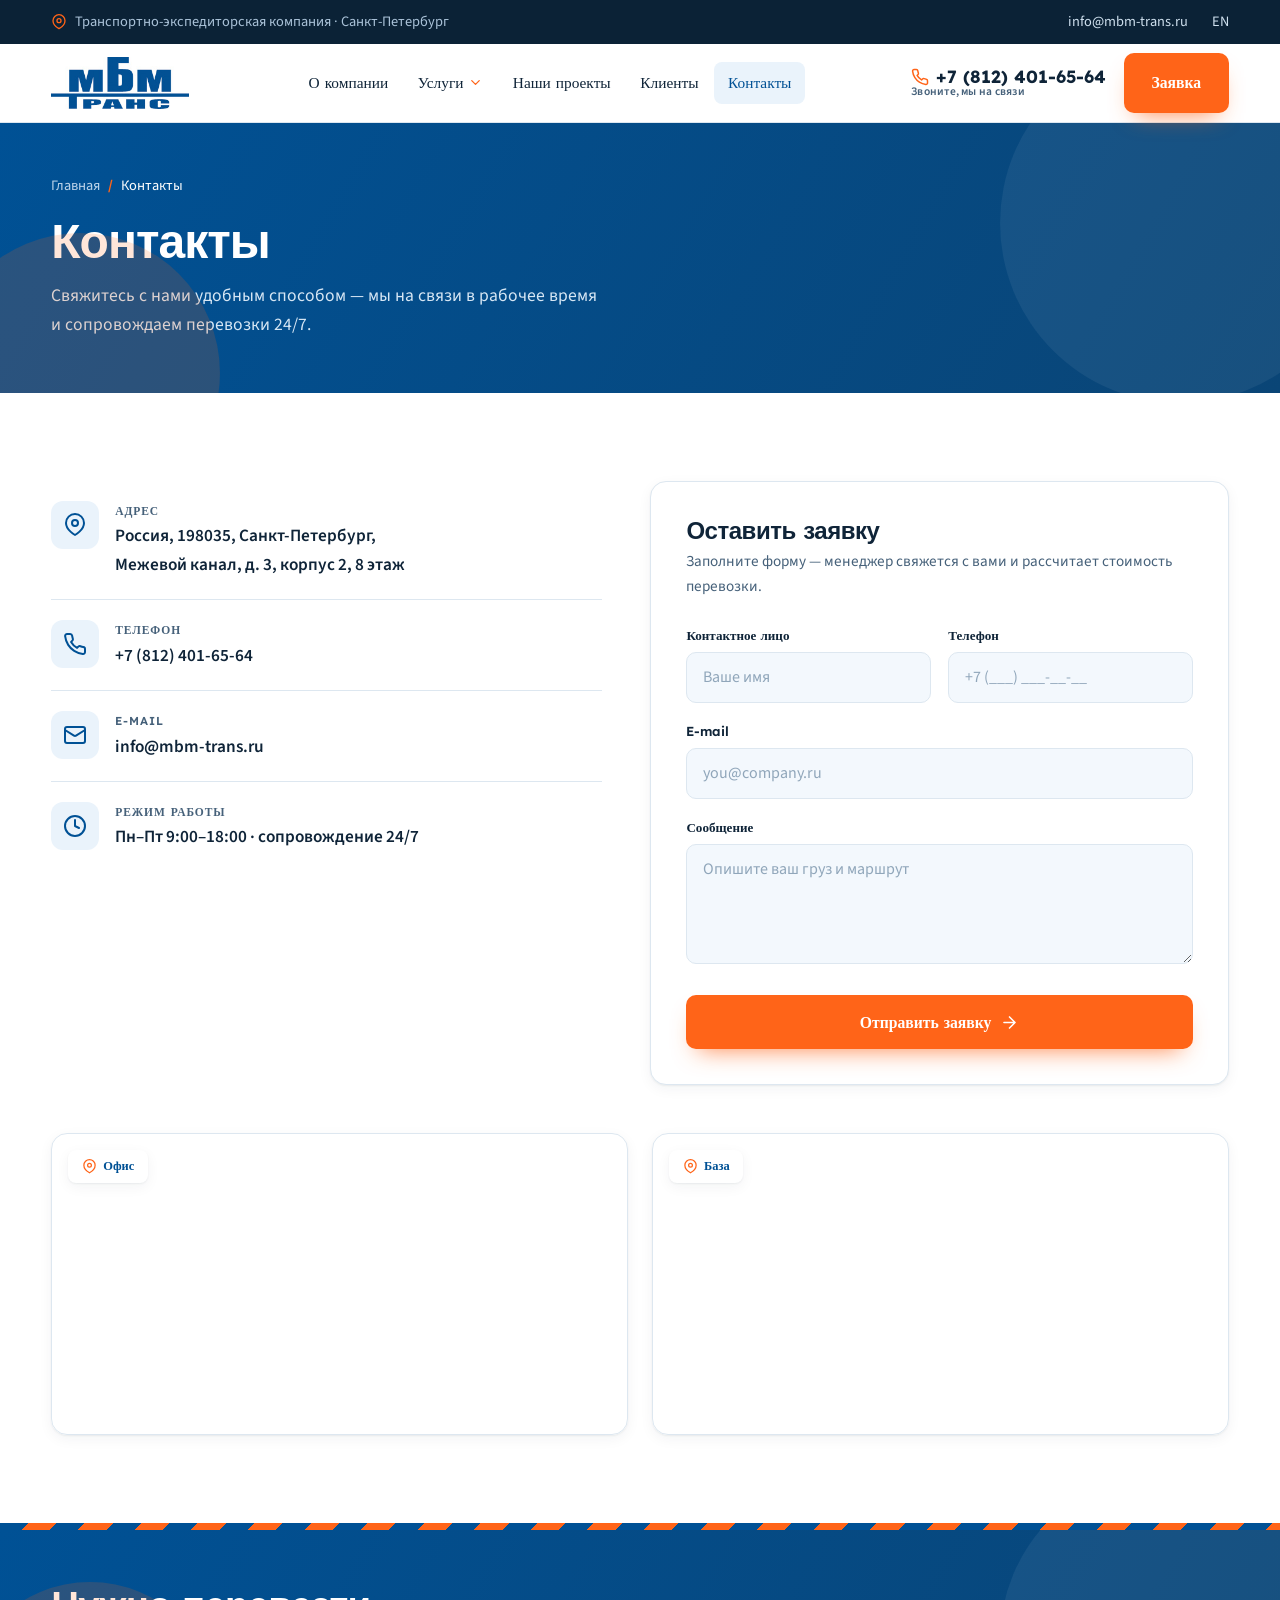
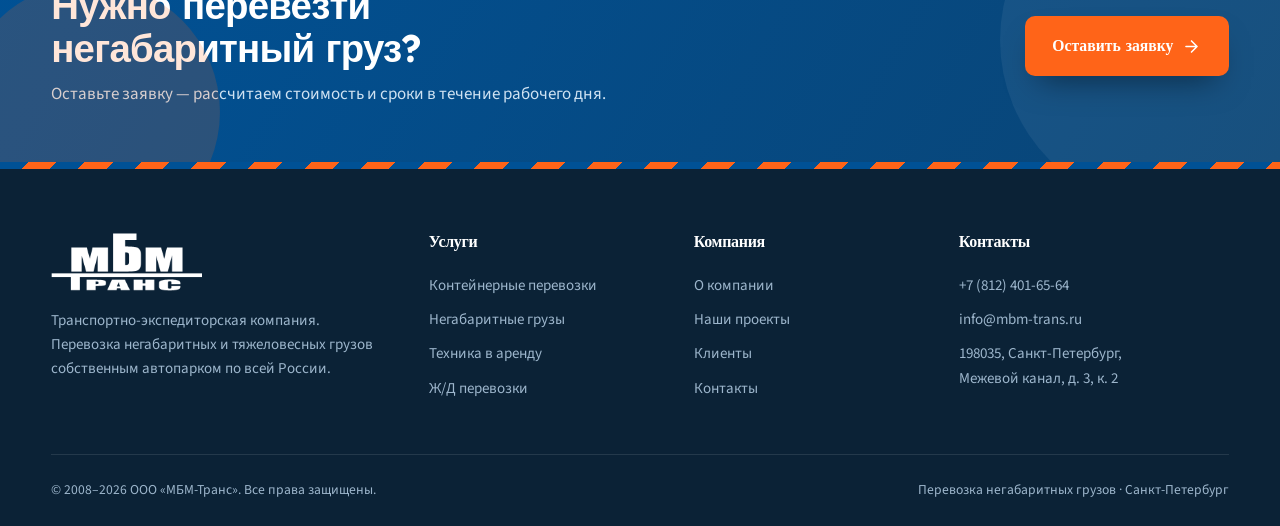
==== kontaktyi.html @ 3d30cc05 "Редизайн сайта МБМ-Транс — статический превью Светлый корпоративный дизайн (Trust & Authority), Leke" ====
<!doctype html>
<html lang="ru">
<head>
<meta charset="UTF-8">
<meta name="viewport" content="width=device-width, initial-scale=1">
<title>Контакты — МБМ-Транс</title>
<meta name="description" content="Контакты ООО «МБМ-Транс»: Санкт-Петербург, Межевой канал, д.3. Телефон +7 (812) 401-65-64.">
<link rel="preconnect" href="https://fonts.googleapis.com">
<link rel="preconnect" href="https://fonts.gstatic.com" crossorigin>
<link href="https://fonts.googleapis.com/css2?family=Lexend:wght@400;500;600;700;800&family=Source+Sans+3:wght@400;500;600;700&display=swap" rel="stylesheet">
<link rel="stylesheet" href="assets/css/redesign.css">
</head>
<body>
<div class="topbar">
  <div class="wrap">
    <span class="l"><svg class="icon" viewBox="0 0 24 24"><path d="M21 10c0 7-9 12-9 12s-9-5-9-12a9 9 0 0 1 18 0Z"/><circle cx="12" cy="10" r="3"/></svg> Транспортно-экспедиторская компания · Санкт-Петербург</span>
    <div class="r"><a href="mailto:info@mbm-trans.ru">info@mbm-trans.ru</a><a href="#" aria-label="Английская версия">EN</a></div>
  </div>
</div>
<header class="header" id="header">
  <div class="wrap">
    <a class="brand" href="index.html" aria-label="МБМ-Транс — на главную">
      <img class="logo-img" src="assets/css/imgs/logo_h.jpg" srcset="assets/css/imgs/logo_h.jpg 1x, assets/css/imgs/logo_h@2x.jpg 2x" width="233" height="88" alt="МБМ-Транс">
    </a>
    <nav class="main" id="nav">
      <a href="o-kompanii.html">О компании</a>
      <div class="has-sub">
      <a href="kontejnernyie-perevozki.html" class="">Услуги <svg class="icon" viewBox="0 0 24 24"><path d="m6 9 6 6 6-6"/></svg></a>
      <div class="sub">
      <a href="kontejnernyie-perevozki.html"><svg class="icon" viewBox="0 0 24 24"><path d="m7.5 4.27 9 5.15"/><path d="M21 8a2 2 0 0 0-1-1.73l-7-4a2 2 0 0 0-2 0l-7 4A2 2 0 0 0 3 8v8a2 2 0 0 0 1 1.73l7 4a2 2 0 0 0 2 0l7-4A2 2 0 0 0 21 16Z"/><path d="m3.3 7 8.7 5 8.7-5"/><path d="M12 22V12"/></svg>Контейнерные перевозки</a>
      <a href="perevozka-negabaritnyix-gruzov.html"><svg class="icon" viewBox="0 0 24 24"><path d="M10 17h4V5H2v12h3"/><path d="M20 17h2v-3.34a4 4 0 0 0-1.17-2.83L19 9h-5v8h1"/><circle cx="7.5" cy="17.5" r="2.5"/><circle cx="17.5" cy="17.5" r="2.5"/></svg>Перевозка негабаритных грузов</a>
      <a href="texnika-v-arendu.html"><svg class="icon" viewBox="0 0 24 24"><path d="M2 22V12a2 2 0 0 1 2-2h2"/><path d="m6 10 4-7 6 3-3 6"/><path d="M14 14h6v6a2 2 0 0 1-2 2H6"/><circle cx="6" cy="18" r="2"/></svg>Техника в аренду</a>
      <a href="zhd-perevozki.html"><svg class="icon" viewBox="0 0 24 24"><rect x="4" y="3" width="16" height="14" rx="2"/><path d="M4 11h16"/><path d="m8 19-2 3"/><path d="m18 22-2-3"/><circle cx="8.5" cy="14" r="1"/><circle cx="15.5" cy="14" r="1"/></svg>Ж/Д перевозки</a>
      </div></div>
      <a href="nashi-proektyi.html">Наши проекты</a>
      <a href="nashi-klientyi.html">Клиенты</a>
      <a href="kontaktyi.html" class="active">Контакты</a>
      </nav>
    <div class="h-right">
      <div class="h-phone"><a href="tel:+78124016564"><svg class="icon" viewBox="0 0 24 24"><path d="M22 16.92v3a2 2 0 0 1-2.18 2 19.79 19.79 0 0 1-8.63-3.07 19.5 19.5 0 0 1-6-6 19.79 19.79 0 0 1-3.07-8.67A2 2 0 0 1 4.11 2h3a2 2 0 0 1 2 1.72c.13.96.36 1.9.7 2.81a2 2 0 0 1-.45 2.11L8.09 9.91a16 16 0 0 0 6 6l1.27-1.27a2 2 0 0 1 2.11-.45c.9.34 1.85.57 2.81.7A2 2 0 0 1 22 16.92Z"/></svg>+7 (812) 401-65-64</a><span>Звоните, мы на связи</span></div>
      <a href="kontaktyi.html" class="btn btn-orange">Заявка</a>
      <button class="burger" id="burger" aria-label="Открыть меню"><svg class="icon" viewBox="0 0 24 24"><path d="M4 6h16M4 12h16M4 18h16"/></svg></button>
    </div>
  </div>
</header>
<div class="overlay" id="overlay"></div>
<section class="page-hero">
  <div class="wrap">
    <nav class="breadcrumb" aria-label="Хлебные крошки"><a href="index.html">Главная</a><span class="sep">/</span><span aria-current="page">Контакты</span></nav>
    <h1>Контакты</h1>
    <p>Свяжитесь с нами удобным способом — мы на связи в рабочее время и сопровождаем перевозки 24/7.</p>
  </div>
</section>
<section class="block">
  <div class="wrap">
    <div class="contact-grid">
      <div class="contact-info reveal">
        <div class="row"><span class="ic"><svg class="icon" viewBox="0 0 24 24"><path d="M21 10c0 7-9 12-9 12s-9-5-9-12a9 9 0 0 1 18 0Z"/><circle cx="12" cy="10" r="3"/></svg></span><div><div class="lbl">Адрес</div><div class="val">Россия, 198035, Санкт-Петербург,<br>Межевой канал, д. 3, корпус 2, 8 этаж</div></div></div>
        <div class="row"><span class="ic"><svg class="icon" viewBox="0 0 24 24"><path d="M22 16.92v3a2 2 0 0 1-2.18 2 19.79 19.79 0 0 1-8.63-3.07 19.5 19.5 0 0 1-6-6 19.79 19.79 0 0 1-3.07-8.67A2 2 0 0 1 4.11 2h3a2 2 0 0 1 2 1.72c.13.96.36 1.9.7 2.81a2 2 0 0 1-.45 2.11L8.09 9.91a16 16 0 0 0 6 6l1.27-1.27a2 2 0 0 1 2.11-.45c.9.34 1.85.57 2.81.7A2 2 0 0 1 22 16.92Z"/></svg></span><div><div class="lbl">Телефон</div><div class="val"><a href="tel:+78124016564">+7 (812) 401-65-64</a></div></div></div>
        <div class="row"><span class="ic"><svg class="icon" viewBox="0 0 24 24"><rect x="2" y="4" width="20" height="16" rx="2"/><path d="m22 7-8.97 5.7a1.94 1.94 0 0 1-2.06 0L2 7"/></svg></span><div><div class="lbl">E-mail</div><div class="val"><a href="mailto:info@mbm-trans.ru">info@mbm-trans.ru</a></div></div></div>
        <div class="row"><span class="ic"><svg class="icon" viewBox="0 0 24 24"><circle cx="12" cy="12" r="10"/><path d="M12 6v6l4 2"/></svg></span><div><div class="lbl">Режим работы</div><div class="val">Пн–Пт 9:00–18:00 · сопровождение 24/7</div></div></div>
      </div>
      <form class="form reveal" onsubmit="return false">
        <h3>Оставить заявку</h3>
        <div class="fd">Заполните форму — менеджер свяжется с вами и рассчитает стоимость перевозки.</div>
        <div class="grid2">
          <div class="field"><label for="f-name">Контактное лицо</label><input id="f-name" type="text" placeholder="Ваше имя" required></div>
          <div class="field"><label for="f-phone">Телефон</label><input id="f-phone" type="tel" placeholder="+7 (___) ___-__-__" required></div>
        </div>
        <div class="field"><label for="f-email">E-mail</label><input id="f-email" type="email" placeholder="you@company.ru"></div>
        <div class="field"><label for="f-msg">Сообщение</label><textarea id="f-msg" placeholder="Опишите ваш груз и маршрут"></textarea></div>
        <button class="btn btn-orange" type="submit">Отправить заявку <svg class="icon" viewBox="0 0 24 24"><path d="M5 12h14M12 5l7 7-7 7"/></svg></button>
      </form>
    </div>
    <div class="maps">
      <div class="map"><span class="tab"><svg class="icon" viewBox="0 0 24 24"><path d="M21 10c0 7-9 12-9 12s-9-5-9-12a9 9 0 0 1 18 0Z"/><circle cx="12" cy="10" r="3"/></svg>Офис</span><iframe loading="lazy" title="Офис" src="https://www.google.com/maps/embed?pb=!1m14!1m8!1m3!1d16001.552784463627!2d30.262006!3d59.912326!3m2!1i1024!2i768!4f13.1!3m3!1m2!1s0x469630be44f83dff%3A0x8c077b2fd2bd61ad!2sul.+Mezhevoy+kanal%2C+3%D0%BA2%2C+Sankt-Peterburg%2C+Russia%2C+198035!5e0!3m2!1sen!2s!4v1417777839462"></iframe></div>
      <div class="map"><span class="tab"><svg class="icon" viewBox="0 0 24 24"><path d="M21 10c0 7-9 12-9 12s-9-5-9-12a9 9 0 0 1 18 0Z"/><circle cx="12" cy="10" r="3"/></svg>База</span><iframe loading="lazy" title="База" src="https://www.google.com/maps/embed?pb=!1m14!1m8!1m3!1d16091.96295086256!2d30.068682!3d59.724583!3m2!1i1024!2i768!4f13.1!3m3!1m2!1s0x469617d23744dca9%3A0xb7c01e57da5b5d7b!2sKingiseppskoye+sh.%2C+47%2C+Krasnoye+Selo%2C+g.+Sankt-Peterburg%2C+Russia%2C+198320!5e0!3m2!1sen!2s!4v1417777919444"></iframe></div>
    </div>
  </div>
</section>
<hr class="hazard">
<div class="cta">
  <div class="wrap">
    <div><h2>Нужно перевезти негабаритный груз?</h2><p>Оставьте заявку — рассчитаем стоимость и сроки в течение рабочего дня.</p></div>
    <a href="kontaktyi.html" class="btn btn-orange">Оставить заявку <svg class="icon" viewBox="0 0 24 24"><path d="M5 12h14M12 5l7 7-7 7"/></svg></a>
  </div>
</div>
<hr class="hazard">
<footer>
  <div class="wrap foot-grid">
    <div class="foot-brand">
      <img class="foot-logo-img" src="assets/css/imgs/logo_f.png" srcset="assets/css/imgs/logo_f.png 1x, assets/css/imgs/logo_f@2x.png 2x" width="219" height="84" alt="МБМ-Транс">
      <p>Транспортно-экспедиторская компания. Перевозка негабаритных и тяжеловесных грузов собственным автопарком по всей России.</p>
    </div>
    <div class="foot-col"><h4>Услуги</h4>
      <a href="kontejnernyie-perevozki.html">Контейнерные перевозки</a>
      <a href="perevozka-negabaritnyix-gruzov.html">Негабаритные грузы</a>
      <a href="texnika-v-arendu.html">Техника в аренду</a>
      <a href="zhd-perevozki.html">Ж/Д перевозки</a>
    </div>
    <div class="foot-col"><h4>Компания</h4>
      <a href="o-kompanii.html">О компании</a>
      <a href="nashi-proektyi.html">Наши проекты</a>
      <a href="nashi-klientyi.html">Клиенты</a>
      <a href="kontaktyi.html">Контакты</a>
    </div>
    <div class="foot-col"><h4>Контакты</h4>
      <a href="tel:+78124016564">+7 (812) 401-65-64</a>
      <a href="mailto:info@mbm-trans.ru">info@mbm-trans.ru</a>
      <p>198035, Санкт-Петербург,<br>Межевой канал, д. 3, к. 2</p>
    </div>
  </div>
  <div class="wrap foot-bottom">
    <span>© 2008–2026 ООО «МБМ-Транс». Все права защищены.</span>
    <span>Перевозка негабаритных грузов · Санкт-Петербург</span>
  </div>
</footer>
<script>
const header=document.getElementById('header');
addEventListener('scroll',()=>header.classList.toggle('scrolled',scrollY>20),{passive:true});
const burger=document.getElementById('burger'),nav=document.getElementById('nav'),ov=document.getElementById('overlay');
function tm(){const o=nav.classList.toggle('open');ov.classList.toggle('show',o);burger.setAttribute('aria-expanded',o)}
burger.onclick=tm;ov.onclick=tm;
const reduce=matchMedia('(prefers-reduced-motion: reduce)').matches;
const io=new IntersectionObserver(es=>es.forEach(e=>{if(e.isIntersecting){e.target.classList.add('in');io.unobserve(e.target)}}),{threshold:.12});
document.querySelectorAll('.reveal').forEach(el=>io.observe(el));
</script>
</body>
</html>
---- assets/css/redesign.css ----
:root{
  --blue:#005195;
  --blue-700:#0a4576;
  --blue-600:#0a5fae;
  --blue-500:#2b7fd0;
  --blue-100:#dcebfa;
  --blue-50:#eaf3fb;
  --blue-tint:#f3f8fd;
  --orange:#ff6418;
  --orange-600:#ec560d;
  --navy:#0b2236;
  --ink:#0f2438;
  --slate:#46617a;
  --line:#dde7f0;
  --white:#fff;
  --shadow-sm:0 1px 2px rgba(15,36,56,.06),0 4px 14px rgba(15,36,56,.05);
  --shadow:0 24px 60px -28px rgba(11,34,54,.45);
  --shadow-blue:0 22px 48px -22px rgba(0,81,149,.55);
  --r:16px;
  --r-sm:10px;
  --container:1200px;
  /* z-scale */
  --z-nav:50;--z-overlay:70;--z-menu:80;
}
*{box-sizing:border-box;margin:0;padding:0}
html{scroll-behavior:smooth}
body{
  font-family:'Source Sans 3',system-ui,sans-serif;
  color:var(--ink);background:var(--white);
  line-height:1.65;font-size:17px;
  -webkit-font-smoothing:antialiased;overflow-x:hidden;
}
a{color:inherit;text-decoration:none}
img{max-width:100%;display:block}
.wrap{width:min(var(--container),92vw);margin-inline:auto}
h1,h2,h3,h4{font-family:'Lexend',sans-serif;line-height:1.12;letter-spacing:-.02em;color:var(--ink);font-weight:700}
svg{display:block}
.icon{width:24px;height:24px;stroke:currentColor;stroke-width:2;fill:none;stroke-linecap:round;stroke-linejoin:round}
.eyebrow{font-family:'Lexend';font-weight:600;text-transform:uppercase;letter-spacing:.16em;font-size:.78rem;color:var(--blue);display:inline-flex;align-items:center;gap:.55rem}
.eyebrow::before{content:"";width:26px;height:2px;background:var(--orange);border-radius:2px}
.sec-title{font-size:clamp(1.9rem,3.6vw,2.85rem);font-weight:700}
.sec-title .hl{color:var(--blue)}
.lead{color:var(--slate);font-size:1.12rem;max-width:60ch}

.btn{display:inline-flex;align-items:center;gap:.55rem;font-family:'Lexend';font-weight:600;font-size:.98rem;
  padding:.92rem 1.6rem;border-radius:var(--r-sm);cursor:pointer;border:2px solid transparent;
  transition:background .2s,color .2s,box-shadow .2s,transform .2s;white-space:nowrap}
.btn .icon{width:19px;height:19px;transition:transform .2s}
.btn:hover .icon{transform:translateX(3px)}
.btn-orange{background:var(--orange);color:#fff;box-shadow:0 12px 24px -12px rgba(255,100,24,.8)}
.btn-orange:hover{background:var(--orange-600)}
.btn-blue{background:var(--blue);color:#fff}
.btn-blue:hover{background:var(--blue-700)}
.btn-ghost{border-color:rgba(255,255,255,.55);color:#fff}
.btn-ghost:hover{background:#fff;color:var(--blue)}
.btn-line{border-color:var(--line);color:var(--blue);background:#fff}
.btn-line:hover{border-color:var(--blue);background:var(--blue-50)}
:focus-visible{outline:3px solid var(--orange);outline-offset:2px;border-radius:4px}

/* TOPBAR */
.topbar{background:var(--navy);color:#aac2d8;font-size:.9rem}
.topbar .wrap{display:flex;justify-content:space-between;align-items:center;height:44px;gap:1rem}
.topbar .l{display:inline-flex;align-items:center;gap:.5rem}
.topbar .r{display:flex;gap:1.5rem;align-items:center}
.topbar a{color:#cfe0ee;transition:color .2s}
.topbar a:hover{color:#fff}
.topbar .icon{width:16px;height:16px;color:var(--orange)}

/* HEADER */
.header{position:sticky;top:0;z-index:var(--z-nav);background:rgba(255,255,255,.94);backdrop-filter:blur(12px);border-bottom:1px solid var(--line);transition:box-shadow .3s}
.header.scrolled{box-shadow:var(--shadow-sm)}
.header .wrap{display:flex;align-items:center;justify-content:space-between;height:78px;gap:1.5rem}
.brand{display:flex;align-items:center;gap:.7rem;flex-shrink:0}
.logo-img{height:52px;width:auto;display:block}
.foot-logo-img{height:58px;width:auto;margin-bottom:1.1rem}
.brand .logo-mark{width:46px;height:46px;border-radius:11px;background:var(--blue);display:grid;place-content:center;color:#fff;box-shadow:var(--shadow-blue)}
.brand .logo-mark svg{width:27px;height:27px}
.brand .tt{display:flex;flex-direction:column;line-height:1}
.brand .tt b{font-family:'Lexend';font-weight:800;font-size:1.3rem;color:var(--blue);letter-spacing:-.01em}
.brand .tt b i{color:var(--ink);font-style:normal}
.brand .tt span{font-family:'Lexend';font-weight:600;font-size:.62rem;letter-spacing:.34em;color:var(--orange);text-transform:uppercase;margin-top:3px}
nav.main{display:flex;align-items:center;gap:.15rem}
nav.main>a,nav.main .has-sub>a{font-family:'Lexend';font-weight:500;font-size:.96rem;padding:.55rem .85rem;border-radius:8px;color:var(--ink);transition:color .2s,background .2s;display:inline-flex;align-items:center;gap:.3rem}
nav.main>a:hover,nav.main .has-sub:hover>a{color:var(--blue);background:var(--blue-50)}
.has-sub{position:relative}
.has-sub>a .icon{width:15px;height:15px;color:var(--orange)}
.has-sub .sub{position:absolute;top:calc(100% + 8px);left:0;background:#fff;border:1px solid var(--line);border-radius:14px;box-shadow:var(--shadow);min-width:280px;padding:.5rem;opacity:0;visibility:hidden;transform:translateY(8px);transition:.22s}
.has-sub:hover .sub{opacity:1;visibility:visible;transform:none}
.has-sub .sub a{display:flex;align-items:center;gap:.7rem;padding:.7rem .8rem;border-radius:9px;font-size:.94rem;color:var(--ink);transition:background .2s}
.has-sub .sub a:hover{background:var(--blue-50);color:var(--blue)}
.has-sub .sub a .icon{width:20px;height:20px;color:var(--blue)}
.h-right{display:flex;align-items:center;gap:1.1rem}
.h-phone{font-family:'Lexend';font-weight:700;font-size:1.1rem;color:var(--ink);white-space:nowrap;line-height:1.1}
.h-phone span{display:block;font-family:'Source Sans 3';font-weight:600;font-size:.72rem;color:var(--slate);letter-spacing:.02em}
.h-phone a{display:flex;align-items:center;gap:.45rem}
.h-phone a .icon{width:18px;height:18px;color:var(--orange)}
.burger{display:none;background:none;border:none;cursor:pointer;padding:8px;color:var(--ink)}
.burger .icon{width:28px;height:28px}

/* HERO */
.hero{position:relative;min-height:calc(100vh - 122px);display:flex;align-items:center;overflow:hidden;background:var(--blue-700)}
.hero .slides{position:absolute;inset:0}
.hero .slide{position:absolute;inset:0;background-size:cover;background-position:center;opacity:0;transform:scale(1.05);transition:opacity 1.1s ease,transform 7s ease}
.hero .slide.active{opacity:1;transform:scale(1)}
.hero .slide::after{content:"";position:absolute;inset:0;
  background:linear-gradient(105deg,rgba(10,69,118,.96) 0%,rgba(0,81,149,.86) 40%,rgba(10,69,118,.45) 75%,rgba(11,34,54,.55) 100%)}
.hero-grid{position:relative;z-index:2;padding:3.5rem 0}
.hero h1{color:#fff;font-size:clamp(2.3rem,5vw,4rem);font-weight:800;max-width:17ch;margin:1.3rem 0 1.3rem;letter-spacing:-.025em;line-height:1.06}
.hero h1 .o{color:var(--orange)}
.hero p.lead{color:#d6e6f4;max-width:50ch;margin-bottom:2rem;font-size:1.18rem}
.hero-actions{display:flex;gap:1rem;flex-wrap:wrap;margin-bottom:2.6rem}
.hero-trust{display:flex;gap:2rem;flex-wrap:wrap}
.hero-trust .t{display:flex;align-items:center;gap:.7rem;color:#eaf3fb}
.hero-trust .t .ic{width:42px;height:42px;border-radius:11px;background:rgba(255,255,255,.13);border:1px solid rgba(255,255,255,.2);display:grid;place-content:center;flex-shrink:0}
.hero-trust .t .ic .icon{width:21px;height:21px;color:#fff}
.hero-trust .t b{font-family:'Lexend';font-weight:600;font-size:.98rem;display:block;line-height:1.15}
.hero-trust .t small{font-size:.82rem;color:#aecbe5}
.hero-dots{position:absolute;left:max(4vw,calc((100vw - var(--container))/2 + 0px));bottom:1.8rem;display:flex;gap:.6rem;z-index:3}
.hero-dots button{width:34px;height:4px;border-radius:3px;background:rgba(255,255,255,.35);border:none;cursor:pointer;padding:0;transition:.3s}
.hero-dots button.active{background:var(--orange);width:50px}

/* STATS */
.stats{background:var(--white);margin-top:-1px}
.stats .wrap{display:grid;grid-template-columns:repeat(4,1fr);gap:1.4rem;padding:3.2rem 0;transform:translateY(-2.6rem);position:relative;z-index:4}
.stat{background:#fff;border:1px solid var(--line);border-radius:var(--r);padding:1.8rem 1.6rem;box-shadow:var(--shadow-sm);position:relative;overflow:hidden}
.stat::before{content:"";position:absolute;left:0;top:0;bottom:0;width:4px;background:var(--orange)}
.stat .ic{width:44px;height:44px;border-radius:11px;background:var(--blue-50);color:var(--blue);display:grid;place-content:center;margin-bottom:1rem}
.stat .num{font-family:'Lexend';font-weight:800;font-size:2.6rem;color:var(--blue);line-height:1;letter-spacing:-.02em}
.stat .num .u{color:var(--orange)}
.stat .lbl{color:var(--slate);font-size:.95rem;margin-top:.4rem;font-weight:600}

/* SECTION SHELL */
section.block{padding:5.5rem 0}
.tint{background:var(--blue-tint)}
.head-row{display:flex;justify-content:space-between;align-items:flex-end;gap:2rem;margin-bottom:3rem;flex-wrap:wrap}
.head-row .left{max-width:64ch}
.head-row .sec-title{margin-top:.9rem}
.head-row .lead{margin-top:.9rem}

/* ABOUT */
.about-grid{display:grid;grid-template-columns:.9fr 1.1fr;gap:4rem;align-items:center}
.about-photo{position:relative}
.about-photo .frame{border-radius:var(--r);overflow:hidden;box-shadow:var(--shadow);position:relative;z-index:2}
.about-photo .frame img{width:100%;aspect-ratio:1/1.12;object-fit:cover}
.about-photo .cap{position:absolute;left:1rem;right:1rem;bottom:1rem;background:rgba(11,34,54,.9);backdrop-filter:blur(6px);color:#fff;padding:1rem 1.2rem;border-radius:12px;z-index:3}
.about-photo .cap .post{font-size:.72rem;letter-spacing:.14em;text-transform:uppercase;color:var(--orange);font-family:'Lexend';font-weight:600}
.about-photo .cap .nm{font-family:'Lexend';font-size:1.18rem;font-weight:700;margin-top:.15rem}
.about-photo .ribbon{position:absolute;top:-18px;right:-18px;background:var(--orange);color:#fff;border-radius:14px;padding:1rem 1.2rem;text-align:center;z-index:4;box-shadow:var(--shadow);transform:rotate(2deg)}
.about-photo .ribbon b{font-family:'Lexend';font-size:2rem;font-weight:800;display:block;line-height:.9}
.about-photo .ribbon span{font-size:.68rem;text-transform:uppercase;letter-spacing:.08em;font-family:'Lexend';font-weight:600}
.about-photo .blob{position:absolute;left:-30px;bottom:-30px;width:62%;height:62%;background:var(--blue-50);border-radius:var(--r);z-index:1}
.about-text .big{font-size:1.3rem;font-weight:600;color:var(--ink);line-height:1.45;margin:1rem 0 1.1rem;font-family:'Source Sans 3'}
.about-text p{color:var(--slate);margin-bottom:1.6rem}
.about-feats{display:grid;grid-template-columns:1fr 1fr;gap:1.2rem;margin:1.8rem 0 2.2rem}
.about-feats .f{display:flex;gap:.85rem;align-items:flex-start}
.about-feats .f .ic{width:46px;height:46px;border-radius:12px;background:var(--blue-50);color:var(--blue);display:grid;place-content:center;flex-shrink:0}
.about-feats .f .ic .icon{width:23px;height:23px}
.about-feats .f b{font-family:'Lexend';font-weight:600;display:block;font-size:1rem;color:var(--ink)}
.about-feats .f small{color:var(--slate);font-size:.9rem}

/* SERVICES */
.svc-grid{display:grid;grid-template-columns:repeat(4,1fr);gap:1.5rem}
.svc{background:#fff;border:1px solid var(--line);border-radius:var(--r);padding:2rem 1.7rem;transition:box-shadow .25s,border-color .25s,transform .25s;position:relative;overflow:hidden}
.svc:hover{box-shadow:var(--shadow);border-color:transparent;transform:translateY(-6px)}
.svc .ico-wrap{position:relative;height:120px;display:flex;align-items:center;justify-content:flex-start;margin-bottom:1.3rem}
.svc .ico-wrap::before{content:"";position:absolute;left:-6px;top:0;width:78px;height:78px;background:var(--blue-50);border-radius:18px;transition:background .25s}
.svc:hover .ico-wrap::before{background:#ffe9dd}
.svc .ico-wrap img{height:92px;width:auto;position:relative;filter:drop-shadow(0 8px 14px rgba(11,34,54,.18))}
.svc h3{font-size:1.22rem;font-weight:700;margin-bottom:.6rem}
.svc p{color:var(--slate);font-size:.95rem;margin-bottom:1.2rem}
.svc .more{font-family:'Lexend';font-weight:600;font-size:.92rem;color:var(--blue);display:inline-flex;gap:.4rem;align-items:center}
.svc .more .icon{width:17px;height:17px;transition:transform .2s}
.svc:hover .more .icon{transform:translateX(4px)}
.svc .idx{position:absolute;right:1.3rem;top:1.2rem;font-family:'Lexend';font-weight:800;font-size:1.5rem;color:var(--blue-50)}

/* CERTIFICATES (trust) */
.cert-grid{display:grid;grid-template-columns:repeat(4,1fr);gap:1.5rem}
.cert{background:#fff;border:1px solid var(--line);border-radius:var(--r);padding:1.8rem 1.5rem;text-align:center;transition:box-shadow .25s,transform .25s}
.cert:hover{box-shadow:var(--shadow);transform:translateY(-5px)}
.cert .ic{width:60px;height:60px;margin:0 auto 1.1rem;border-radius:16px;background:linear-gradient(140deg,var(--blue),var(--blue-500));color:#fff;display:grid;place-content:center;box-shadow:var(--shadow-blue)}
.cert .ic .icon{width:30px;height:30px}
.cert b{font-family:'Lexend';font-weight:600;font-size:1rem;display:block;line-height:1.3;color:var(--ink)}
.cert small{color:var(--slate);font-size:.86rem;display:block;margin-top:.4rem}

/* PROJECTS */
.proj-grid{display:grid;grid-template-columns:repeat(3,1fr);gap:1.5rem}
.proj{position:relative;border-radius:var(--r);overflow:hidden;aspect-ratio:4/3;box-shadow:var(--shadow-sm);background:#16314a}
.proj img{width:100%;height:100%;object-fit:cover;transition:transform .6s ease}
.proj:hover img{transform:scale(1.07)}
.proj::after{content:"";position:absolute;inset:0;background:linear-gradient(to top,rgba(11,34,54,.92) 0%,rgba(11,34,54,.15) 55%,transparent 100%)}
.proj .cap{position:absolute;left:0;right:0;bottom:0;padding:1.5rem;z-index:2;color:#fff}
.proj .cap .tag{display:inline-flex;align-items:center;gap:.4rem;font-family:'Lexend';font-weight:600;font-size:.7rem;letter-spacing:.1em;text-transform:uppercase;color:#fff;background:var(--orange);padding:.28rem .6rem;border-radius:6px;margin-bottom:.6rem}
.proj .cap b{font-family:'Lexend';font-weight:600;font-size:1.08rem;line-height:1.25;display:block}
.proj.big{grid-column:span 2;grid-row:span 2;aspect-ratio:auto}

/* NEWS */
.news-grid{display:grid;grid-template-columns:repeat(2,1fr);gap:1.5rem}
.news-item{display:flex;gap:1.3rem;padding:1.6rem;border:1px solid var(--line);border-radius:var(--r);transition:box-shadow .25s,border-color .25s,transform .25s;background:#fff;align-items:flex-start}
.news-item:hover{box-shadow:var(--shadow);border-color:transparent;transform:translateY(-3px)}
.news-item .date{flex-shrink:0;text-align:center;background:var(--blue);color:#fff;border-radius:12px;padding:.7rem .85rem;font-family:'Lexend';min-width:66px}
.news-item .date .d{font-size:1.55rem;font-weight:800;line-height:1}
.news-item .date .m{font-size:.66rem;text-transform:uppercase;letter-spacing:.08em;margin-top:.2rem;font-weight:600}
.news-item h3{font-size:1.12rem;font-weight:600;margin-bottom:.4rem;line-height:1.3;transition:color .2s}
.news-item:hover h3{color:var(--blue)}
.news-item p{color:var(--slate);font-size:.92rem;display:-webkit-box;-webkit-line-clamp:2;-webkit-box-orient:vertical;overflow:hidden}

/* CLIENTS marquee */
.clients-marquee{overflow:hidden;position:relative;-webkit-mask-image:linear-gradient(90deg,transparent,#000 8%,#000 92%,transparent);mask-image:linear-gradient(90deg,transparent,#000 8%,#000 92%,transparent)}
.marquee-track{display:flex;gap:1.4rem;width:max-content;animation:marquee 32s linear infinite}
.clients-marquee:hover .marquee-track{animation-play-state:paused}
@keyframes marquee{to{transform:translateX(-50%)}}
.client{background:#fff;border:1px solid var(--line);border-radius:14px;width:200px;height:118px;display:grid;place-content:center;padding:1.4rem;flex-shrink:0}
.client img{max-height:64px;width:auto;filter:grayscale(1);opacity:.6;transition:filter .25s,opacity .25s}
.client:hover img{filter:grayscale(0);opacity:1}
.client .txt{font-family:'Lexend';font-weight:600;color:var(--slate);font-size:.9rem;text-align:center;line-height:1.2}

/* CTA */
.cta{position:relative;overflow:hidden;background:linear-gradient(120deg,var(--blue) 0%,var(--blue-700) 100%)}
.cta::before{content:"";position:absolute;right:-60px;top:-60px;width:340px;height:340px;border-radius:50%;background:rgba(255,255,255,.06)}
.cta::after{content:"";position:absolute;left:-40px;bottom:-80px;width:260px;height:260px;border-radius:50%;background:rgba(255,100,24,.16)}
.cta .wrap{position:relative;display:flex;align-items:center;justify-content:space-between;gap:2rem;padding:3.4rem 0;flex-wrap:wrap}
.cta h2{color:#fff;font-size:clamp(1.6rem,3vw,2.5rem);max-width:22ch}
.cta p{color:#cfe2f2;margin-top:.6rem}
.cta .btn-orange{box-shadow:0 16px 32px -14px rgba(0,0,0,.5)}

/* CONTACTS */
.contact-grid{display:grid;grid-template-columns:1fr 1.05fr;gap:3rem;align-items:start}
.contact-info .row{display:flex;gap:1rem;align-items:flex-start;padding:1.25rem 0;border-bottom:1px solid var(--line)}
.contact-info .row:last-child{border-bottom:none}
.contact-info .row .ic{width:48px;height:48px;border-radius:12px;background:var(--blue-50);color:var(--blue);display:grid;place-content:center;flex-shrink:0}
.contact-info .row .lbl{font-family:'Lexend';font-weight:600;text-transform:uppercase;letter-spacing:.08em;font-size:.72rem;color:var(--slate)}
.contact-info .row .val{font-size:1.08rem;font-weight:600;margin-top:.15rem;color:var(--ink)}
.contact-info .row .val a:hover{color:var(--blue)}
.form{background:#fff;border:1px solid var(--line);border-radius:var(--r);padding:2.2rem;box-shadow:var(--shadow-sm)}
.form h3{font-size:1.5rem;margin-bottom:.3rem}
.form .fd{color:var(--slate);font-size:.95rem;margin-bottom:1.6rem}
.form label{display:block;font-family:'Lexend';font-weight:600;font-size:.82rem;color:var(--ink);margin-bottom:.35rem}
.form .grid2{display:grid;grid-template-columns:1fr 1fr;gap:1.1rem}
.form .field{margin-bottom:1.1rem}
.form input,.form textarea{width:100%;background:var(--blue-tint);border:1px solid var(--line);border-radius:10px;padding:.85rem 1rem;color:var(--ink);font-family:inherit;font-size:1rem;transition:border-color .2s,background .2s}
.form input::placeholder,.form textarea::placeholder{color:#90a6ba}
.form input:focus,.form textarea:focus{outline:none;border-color:var(--blue);background:#fff}
.form textarea{min-height:120px;resize:vertical}
.form .btn{width:100%;justify-content:center;margin-top:.3rem}
.maps{display:grid;grid-template-columns:1fr 1fr;gap:1.5rem;margin-top:3rem}
.maps .map{border-radius:var(--r);overflow:hidden;border:1px solid var(--line);position:relative;box-shadow:var(--shadow-sm)}
.maps .map .tab{position:absolute;top:1rem;left:1rem;z-index:2;background:#fff;color:var(--blue);font-family:'Lexend';font-weight:600;font-size:.78rem;padding:.4rem .85rem;border-radius:8px;box-shadow:var(--shadow-sm);display:inline-flex;align-items:center;gap:.4rem}
.maps .map .tab .icon{width:15px;height:15px;color:var(--orange)}
.maps iframe{display:block;width:100%;height:300px;border:0}

/* FOOTER */
footer{background:var(--navy);color:#9db6cc;padding:4rem 0 0}
.foot-grid{display:grid;grid-template-columns:1.5fr 1fr 1fr 1.2fr;gap:2.5rem;padding-bottom:3rem}
.foot-brand .b{display:flex;align-items:center;gap:.6rem;margin-bottom:1rem}
.foot-brand .b .logo-mark{width:42px;height:42px;border-radius:10px;background:var(--blue);display:grid;place-content:center;color:#fff}
.foot-brand .b .logo-mark svg{width:24px;height:24px}
.foot-brand .b b{font-family:'Lexend';font-weight:800;font-size:1.25rem;color:#fff}
.foot-brand .b b i{color:var(--orange);font-style:normal}
.foot-brand p{font-size:.94rem;line-height:1.6}
.foot-col h4{color:#fff;font-family:'Lexend';font-size:1rem;font-weight:600;margin-bottom:1.1rem}
.foot-col a,.foot-col p{display:block;font-size:.94rem;padding:.3rem 0;transition:color .2s,padding .2s}
.foot-col a:hover{color:var(--orange);padding-left:5px}
.foot-bottom{border-top:1px solid rgba(255,255,255,.1);padding:1.5rem 0;display:flex;justify-content:space-between;gap:1rem;flex-wrap:wrap;font-size:.85rem}

/* hazard divider — signature blue/orange transition between sections */
.hazard{height:7px;border:none;margin:0;background:repeating-linear-gradient(135deg,var(--blue) 0 20px,var(--orange) 20px 40px)}
.hazard.thin{height:5px}

/* reveal */
.reveal{opacity:0;transform:translateY(26px);transition:opacity .7s ease-out,transform .7s ease-out}
.reveal.in{opacity:1;transform:none}

/* RESPONSIVE */
@media(max-width:1080px){
  .svc-grid,.cert-grid{grid-template-columns:repeat(2,1fr)}
  .stats .wrap{grid-template-columns:repeat(2,1fr)}
}
@media(max-width:920px){
  nav.main,.h-phone{display:none}
  .burger{display:block}
  .about-grid,.contact-grid{grid-template-columns:1fr;gap:2.5rem}
  .about-photo{max-width:430px;margin-inline:auto}
  .news-grid,.maps,.form .grid2{grid-template-columns:1fr}
  .proj-grid{grid-template-columns:1fr 1fr}
  .proj.big{grid-column:span 2;grid-row:auto;aspect-ratio:16/10}
  .foot-grid{grid-template-columns:1fr 1fr}
  section.block{padding:4rem 0}
  nav.main.open{display:flex;position:fixed;inset:0 0 0 auto;width:min(84vw,330px);background:#fff;flex-direction:column;align-items:stretch;padding:5rem 1rem 2rem;gap:.15rem;z-index:var(--z-menu);overflow-y:auto;box-shadow:var(--shadow)}
  nav.main.open>a,nav.main.open .has-sub>a{font-size:1.05rem;padding:.85rem 1rem}
  nav.main.open .has-sub .sub{position:static;opacity:1;visibility:visible;transform:none;box-shadow:none;border:none;padding-left:1rem;min-width:0}
  .overlay.show{position:fixed;inset:0;background:rgba(11,34,54,.5);z-index:var(--z-overlay)}
}
@media(max-width:560px){
  body{font-size:16px}
  .svc-grid,.cert-grid,.proj-grid,.foot-grid{grid-template-columns:1fr}
  .stats .wrap{grid-template-columns:1fr 1fr;transform:translateY(-1.6rem)}
  .proj.big{grid-column:auto}
  .about-feats{grid-template-columns:1fr}
  .hero-trust{gap:1.1rem}
  .cta .wrap{flex-direction:column;align-items:flex-start}
}

/* reduced motion */
@media(prefers-reduced-motion:reduce){
  *{animation-duration:.001ms !important;animation-iteration-count:1 !important;transition-duration:.001ms !important;scroll-behavior:auto !important}
  .hero .slide{transition:opacity .3s ease}
  .reveal{opacity:1;transform:none}
}

/* ============ INNER PAGES ============ */
.page-hero{position:relative;background:linear-gradient(120deg,var(--blue) 0%,var(--blue-700) 100%);color:#fff;overflow:hidden}
.page-hero::before{content:"";position:absolute;right:-80px;top:-80px;width:360px;height:360px;border-radius:50%;background:rgba(255,255,255,.06)}
.page-hero::after{content:"";position:absolute;left:-60px;bottom:-120px;width:280px;height:280px;border-radius:50%;background:rgba(255,100,24,.16)}
.page-hero .wrap{position:relative;padding:3.2rem 0 3.4rem}
.breadcrumb{display:flex;align-items:center;gap:.5rem;font-size:.9rem;color:#bcd4ea;margin-bottom:1rem;flex-wrap:wrap}
.breadcrumb a{color:#bcd4ea;transition:color .2s}
.breadcrumb a:hover{color:#fff}
.breadcrumb .sep{color:var(--orange);font-weight:700}
.breadcrumb span[aria-current]{color:#fff}
.page-hero h1{color:#fff;font-size:clamp(2rem,4vw,3rem)}
.page-hero p{color:#d6e6f4;margin-top:.8rem;max-width:62ch;font-size:1.1rem}

/* article content */
.article{max-width:none}
.prose{font-size:1.06rem;color:var(--ink)}
.prose p{margin-bottom:1.2rem;color:#33485c}
.prose h2{font-size:1.7rem;margin:2.2rem 0 1rem}
.prose h3{font-size:1.3rem;margin:1.8rem 0 .8rem}
.prose ul{margin:0 0 1.4rem;padding-left:0;list-style:none;display:grid;gap:.7rem}
.prose ul li{position:relative;padding-left:2rem;color:#33485c}
.prose ul li::before{content:"";position:absolute;left:0;top:.55em;width:11px;height:11px;border-radius:3px;background:var(--orange)}
.prose strong{color:var(--ink);font-weight:700}
.content-grid{display:grid;grid-template-columns:1fr 340px;gap:3rem;align-items:start}
.sidebar{position:sticky;top:100px;display:grid;gap:1.5rem}
.side-card{background:#fff;border:1px solid var(--line);border-radius:var(--r);padding:1.6rem;box-shadow:var(--shadow-sm)}
.side-card.accent{background:linear-gradient(135deg,var(--blue),var(--blue-700));color:#fff;border:none}
.side-card h4{font-family:'Lexend';font-size:1.15rem;margin-bottom:.4rem}
.side-card.accent h4{color:#fff}
.side-card p{font-size:.92rem;color:var(--slate);margin-bottom:1rem}
.side-card.accent p{color:#d6e6f4}
.side-card .btn{width:100%;justify-content:center}
.person{display:flex;gap:.9rem;align-items:center;padding:.9rem 0;border-bottom:1px solid var(--line)}
.person:last-child{border-bottom:none}
.person .av{width:46px;height:46px;border-radius:50%;background:var(--blue-50);color:var(--blue);display:grid;place-content:center;flex-shrink:0;font-family:'Lexend';font-weight:700}
.person b{font-family:'Lexend';font-weight:600;font-size:.98rem;display:block}
.person small{color:var(--slate);font-size:.84rem;display:block}
.person a{color:var(--blue);font-size:.88rem}

/* listing grids */
.gallery{display:grid;grid-template-columns:repeat(3,1fr);gap:1.5rem}
.gallery .proj{aspect-ratio:4/3}
.client-page-grid{display:grid;grid-template-columns:repeat(4,1fr);gap:1.4rem}
.client-page-grid .client{width:auto;height:130px}
.news-page-grid{display:grid;gap:1.3rem}
@media(max-width:920px){
  .content-grid{grid-template-columns:1fr}
  .sidebar{position:static}
  .gallery{grid-template-columns:1fr 1fr}
  .client-page-grid{grid-template-columns:1fr 1fr}
}
@media(max-width:560px){
  .gallery,.client-page-grid{grid-template-columns:1fr}
}

nav.main a.active{color:var(--blue);background:var(--blue-50)}

/* ===== Certificate thumbnails + lightbox ===== */
.cert{cursor:pointer;font:inherit;text-align:center;border:1px solid var(--line);background:#fff;width:100%;display:flex;flex-direction:column;align-items:center}
.cert .cert-thumb{width:100%;height:200px;border-radius:10px;overflow:hidden;background:var(--blue-tint);display:grid;place-content:center;margin-bottom:1rem;border:1px solid var(--line)}
.cert .cert-thumb img{width:100%;height:100%;object-fit:cover;object-position:top;transition:transform .35s}
.cert:hover .cert-thumb img{transform:scale(1.05)}
.lightbox{position:fixed;inset:0;z-index:200;background:rgba(7,28,48,.92);display:none;align-items:center;justify-content:center;padding:4vh 4vw}
.lightbox.open{display:flex}
.lightbox img{max-width:100%;max-height:92vh;border-radius:8px;box-shadow:0 30px 80px rgba(0,0,0,.6);background:#fff}
.lightbox .close{position:absolute;top:1.4rem;right:1.6rem;width:48px;height:48px;border-radius:50%;background:rgba(255,255,255,.12);border:1px solid rgba(255,255,255,.3);color:#fff;cursor:pointer;display:grid;place-content:center;transition:background .2s}
.lightbox .close:hover{background:var(--orange);border-color:var(--orange)}
.lightbox .close svg{width:24px;height:24px;stroke:currentColor;stroke-width:2;fill:none}
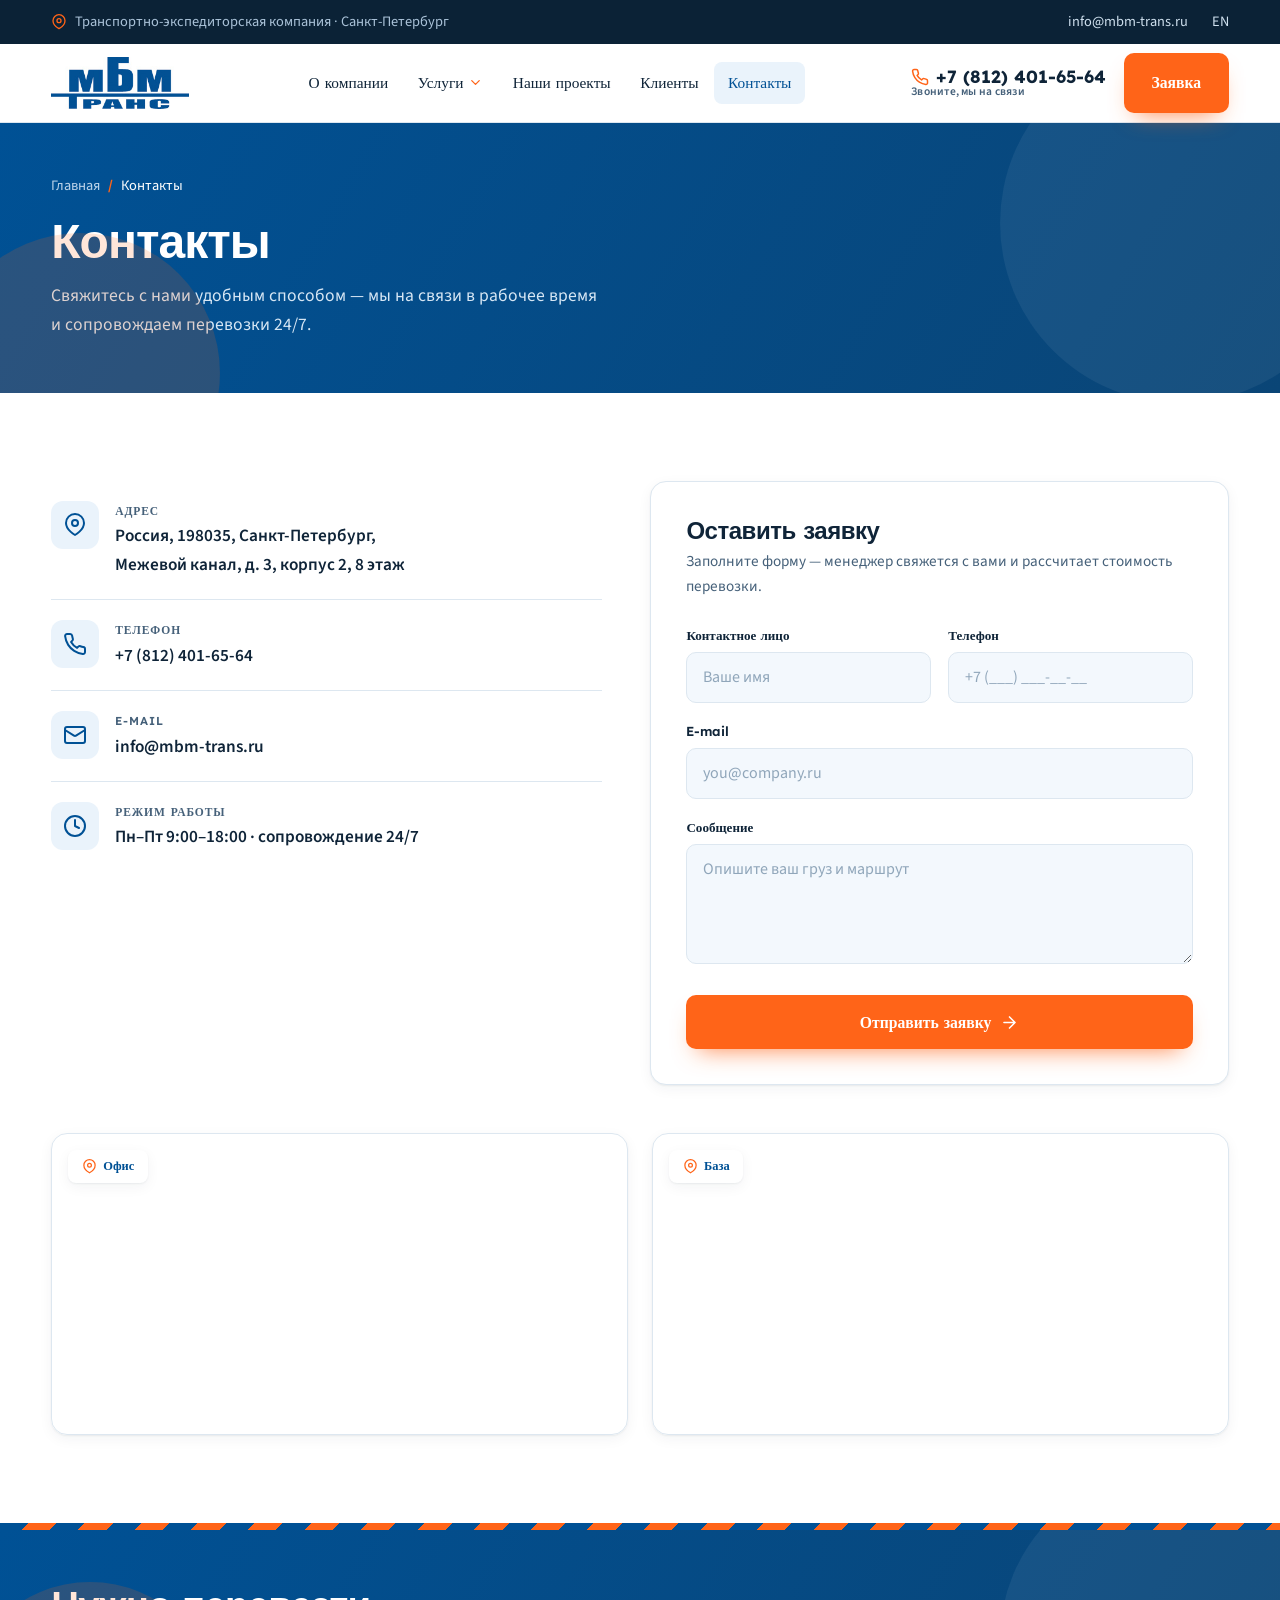
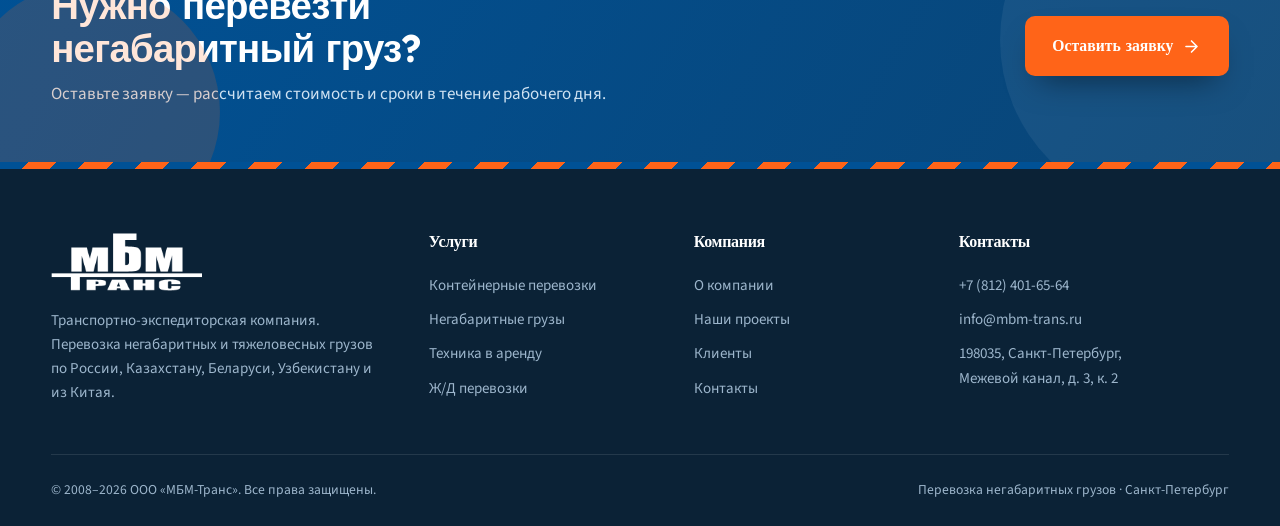
==== commit 126f3004: "Контент: 20 лет на рынке, макс. вес 365 т, география (РФ/Казахстан/Беларусь/Узбекистан/Китай); фото " ====
--- a/kontaktyi.html
+++ b/kontaktyi.html
@@ -8,6 +8,17 @@
 <link rel="preconnect" href="https://fonts.googleapis.com">
 <link rel="preconnect" href="https://fonts.gstatic.com" crossorigin>
 <link href="https://fonts.googleapis.com/css2?family=Lexend:wght@400;500;600;700;800&family=Source+Sans+3:wght@400;500;600;700&display=swap" rel="stylesheet">
+<link rel="icon" type="image/svg+xml" href="assets/favicon.svg">
+<link rel="icon" type="image/png" sizes="32x32" href="assets/favicon-32.png">
+<link rel="apple-touch-icon" href="assets/apple-touch-icon.png">
+<meta property="og:type" content="website">
+<meta property="og:site_name" content="МБМ-Транс">
+<meta property="og:locale" content="ru_RU">
+<meta property="og:title" content="Контакты — МБМ-Транс">
+<meta property="og:description" content="Контакты ООО «МБМ-Транс»: Санкт-Петербург, Межевой канал, д.3. Телефон +7 (812) 401-65-64.">
+<meta property="og:image" content="https://gysok1337.github.io/mbm-trans-redesign/assets/og-cover.jpg">
+<meta property="og:url" content="https://gysok1337.github.io/mbm-trans-redesign/kontaktyi.html">
+<meta name="twitter:card" content="summary_large_image">
 <link rel="stylesheet" href="assets/css/redesign.css">
 </head>
 <body>
@@ -90,7 +101,7 @@
   <div class="wrap foot-grid">
     <div class="foot-brand">
       <img class="foot-logo-img" src="assets/css/imgs/logo_f.png" srcset="assets/css/imgs/logo_f.png 1x, assets/css/imgs/logo_f@2x.png 2x" width="219" height="84" alt="МБМ-Транс">
-      <p>Транспортно-экспедиторская компания. Перевозка негабаритных и тяжеловесных грузов собственным автопарком по всей России.</p>
+      <p>Транспортно-экспедиторская компания. Перевозка негабаритных и тяжеловесных грузов по России, Казахстану, Беларуси, Узбекистану и из Китая.</p>
     </div>
     <div class="foot-col"><h4>Услуги</h4>
       <a href="kontejnernyie-perevozki.html">Контейнерные перевозки</a>
@@ -115,15 +126,6 @@
     <span>Перевозка негабаритных грузов · Санкт-Петербург</span>
   </div>
 </footer>
-<script>
-const header=document.getElementById('header');
-addEventListener('scroll',()=>header.classList.toggle('scrolled',scrollY>20),{passive:true});
-const burger=document.getElementById('burger'),nav=document.getElementById('nav'),ov=document.getElementById('overlay');
-function tm(){const o=nav.classList.toggle('open');ov.classList.toggle('show',o);burger.setAttribute('aria-expanded',o)}
-burger.onclick=tm;ov.onclick=tm;
-const reduce=matchMedia('(prefers-reduced-motion: reduce)').matches;
-const io=new IntersectionObserver(es=>es.forEach(e=>{if(e.isIntersecting){e.target.classList.add('in');io.unobserve(e.target)}}),{threshold:.12});
-document.querySelectorAll('.reveal').forEach(el=>io.observe(el));
-</script>
+<script src="assets/js/site.js" defer></script>
 </body>
 </html>
--- a/assets/css/redesign.css
+++ b/assets/css/redesign.css
@@ -206,12 +206,13 @@
 
 /* CLIENTS marquee */
 .clients-marquee{overflow:hidden;position:relative;-webkit-mask-image:linear-gradient(90deg,transparent,#000 8%,#000 92%,transparent);mask-image:linear-gradient(90deg,transparent,#000 8%,#000 92%,transparent)}
-.marquee-track{display:flex;gap:1.4rem;width:max-content;animation:marquee 32s linear infinite}
+.marquee-track{display:flex;gap:1.4rem;width:max-content;animation:marquee 70s linear infinite}
 .clients-marquee:hover .marquee-track{animation-play-state:paused}
 @keyframes marquee{to{transform:translateX(-50%)}}
-.client{background:#fff;border:1px solid var(--line);border-radius:14px;width:200px;height:118px;display:grid;place-content:center;padding:1.4rem;flex-shrink:0}
-.client img{max-height:64px;width:auto;filter:grayscale(1);opacity:.6;transition:filter .25s,opacity .25s}
-.client:hover img{filter:grayscale(0);opacity:1}
+.client{background:#fff;border:1px solid var(--line);border-radius:14px;width:200px;height:118px;display:grid;place-content:center;padding:1.4rem;flex-shrink:0;transition:box-shadow .25s,transform .25s,border-color .25s}
+.client img{max-height:64px;width:auto;transition:transform .25s}
+.client:hover{box-shadow:var(--shadow);transform:translateY(-5px);border-color:var(--blue-100)}
+.client:hover img{transform:scale(1.07)}
 .client .txt{font-family:'Lexend';font-weight:600;color:var(--slate);font-size:.9rem;text-align:center;line-height:1.2}
 
 /* CTA */
@@ -278,6 +279,14 @@
 @media(max-width:920px){
   nav.main,.h-phone{display:none}
   .burger{display:block}
+  /* backdrop-filter on .header creates a containing block that breaks
+     position:fixed of the mobile menu — disable it on mobile.
+     Also raise header above the overlay: header has its own stacking
+     context (sticky+z-index), so the menu's z-index is trapped inside it
+     and the overlay (z 70) would paint on top — greying out & blocking the menu. */
+  .header{backdrop-filter:none;-webkit-backdrop-filter:none;background:#fff;z-index:90}
+  /* burger (turns into ✕) must sit above the open menu panel to act as close */
+  .burger{position:relative;z-index:95;color:var(--ink)}
   .about-grid,.contact-grid{grid-template-columns:1fr;gap:2.5rem}
   .about-photo{max-width:430px;margin-inline:auto}
   .news-grid,.maps,.form .grid2{grid-template-columns:1fr}
@@ -285,10 +294,16 @@
   .proj.big{grid-column:span 2;grid-row:auto;aspect-ratio:16/10}
   .foot-grid{grid-template-columns:1fr 1fr}
   section.block{padding:4rem 0}
-  nav.main.open{display:flex;position:fixed;inset:0 0 0 auto;width:min(84vw,330px);background:#fff;flex-direction:column;align-items:stretch;padding:5rem 1rem 2rem;gap:.15rem;z-index:var(--z-menu);overflow-y:auto;box-shadow:var(--shadow)}
-  nav.main.open>a,nav.main.open .has-sub>a{font-size:1.05rem;padding:.85rem 1rem}
-  nav.main.open .has-sub .sub{position:static;opacity:1;visibility:visible;transform:none;box-shadow:none;border:none;padding-left:1rem;min-width:0}
+  nav.main.open{display:flex;position:fixed;inset:0 0 0 auto;width:min(84vw,330px);background:#fff;flex-direction:column;align-items:stretch;padding:4.5rem 1rem 2rem;gap:.15rem;z-index:var(--z-menu);overflow-y:auto;overscroll-behavior:contain;-webkit-overflow-scrolling:touch;box-shadow:var(--shadow)}
+  nav.main.open>a,nav.main.open .has-sub>a{font-size:1.05rem;padding:.85rem 1rem;border-bottom:1px solid var(--line)}
+  /* submenu = accordion, collapsed by default, toggled via .sub-open */
+  nav.main.open .has-sub>a{justify-content:space-between}
+  nav.main.open .has-sub>a .icon{transition:transform .3s ease}
+  nav.main.open .has-sub.sub-open>a .icon{transform:rotate(180deg)}
+  nav.main.open .has-sub .sub{position:static;opacity:1;visibility:visible;transform:none;box-shadow:none;border:none;padding:0 0 0 .8rem;min-width:0;max-height:0;overflow:hidden;transition:max-height .32s ease}
+  nav.main.open .has-sub.sub-open .sub{max-height:440px}
   .overlay.show{position:fixed;inset:0;background:rgba(11,34,54,.5);z-index:var(--z-overlay)}
+  body.no-scroll{overflow:hidden;touch-action:none}
 }
 @media(max-width:560px){
   body{font-size:16px}
@@ -298,6 +313,14 @@
   .about-feats{grid-template-columns:1fr}
   .hero-trust{gap:1.1rem}
   .cta .wrap{flex-direction:column;align-items:flex-start}
+  /* declutter topbar + header on phones */
+  .topbar .l{display:none}
+  .topbar .wrap{justify-content:flex-end}
+  .header .wrap{height:66px;gap:.6rem}
+  .logo-img{height:42px}
+  .h-right{gap:.55rem}
+  .h-right .btn-orange{padding:.7rem 1rem;font-size:.9rem}
+  .cert-grid{max-width:340px;margin-inline:auto}
 }
 
 /* reduced motion */
@@ -366,12 +389,17 @@
 
 /* ===== Certificate thumbnails + lightbox ===== */
 .cert{cursor:pointer;font:inherit;text-align:center;border:1px solid var(--line);background:#fff;width:100%;display:flex;flex-direction:column;align-items:center}
-.cert .cert-thumb{width:100%;height:200px;border-radius:10px;overflow:hidden;background:var(--blue-tint);display:grid;place-content:center;margin-bottom:1rem;border:1px solid var(--line)}
-.cert .cert-thumb img{width:100%;height:100%;object-fit:cover;object-position:top;transition:transform .35s}
-.cert:hover .cert-thumb img{transform:scale(1.05)}
+.cert .cert-thumb{width:100%;aspect-ratio:3/4;border-radius:10px;overflow:hidden;background:#fff;display:grid;place-items:center;padding:12px;margin-bottom:1rem;border:1px solid var(--line)}
+.cert .cert-thumb img{max-width:100%;max-height:100%;width:auto;height:auto;object-fit:contain;display:block;box-shadow:0 4px 14px rgba(11,34,54,.12);transition:transform .35s}
+.cert:hover .cert-thumb img{transform:scale(1.04)}
 .lightbox{position:fixed;inset:0;z-index:200;background:rgba(7,28,48,.92);display:none;align-items:center;justify-content:center;padding:4vh 4vw}
 .lightbox.open{display:flex}
 .lightbox img{max-width:100%;max-height:92vh;border-radius:8px;box-shadow:0 30px 80px rgba(0,0,0,.6);background:#fff}
 .lightbox .close{position:absolute;top:1.4rem;right:1.6rem;width:48px;height:48px;border-radius:50%;background:rgba(255,255,255,.12);border:1px solid rgba(255,255,255,.3);color:#fff;cursor:pointer;display:grid;place-content:center;transition:background .2s}
 .lightbox .close:hover{background:var(--orange);border-color:var(--orange)}
 .lightbox .close svg{width:24px;height:24px;stroke:currentColor;stroke-width:2;fill:none}
+
+/* reviews / благодарности — 3 cards centered, reuse cert visuals */
+.reviews-grid{grid-template-columns:repeat(3,1fr);max-width:900px;margin-inline:auto}
+@media(max-width:1080px){.reviews-grid{grid-template-columns:repeat(3,1fr)}}
+@media(max-width:560px){.reviews-grid{grid-template-columns:1fr;max-width:340px}}
